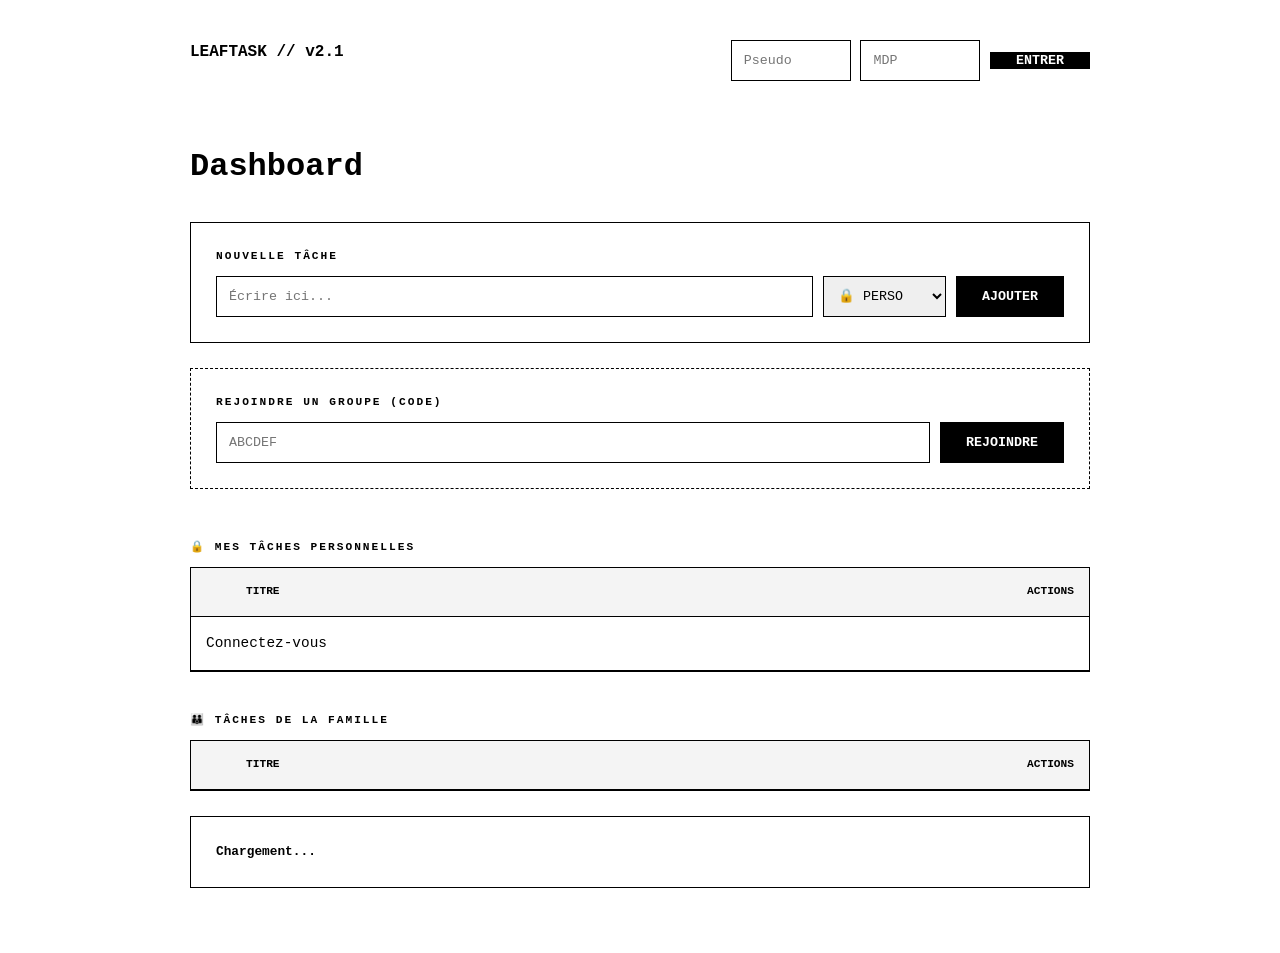
==== public/index.html @ 50554fe9 "Implementation of go need to link js to go" ====
<!DOCTYPE html>
<html lang="fr">
<head>
    <meta charset="UTF-8">
    <meta name="viewport" content="width=device-width, initial-scale=1.0">
    <title>LeafTask // Dual</title>
    <link rel="stylesheet" href="styles.css">
</head>
<body>
    <div class="container">
        <nav class="top-nav">
            <span class="logo">LEAFTASK // v2.1</span>
            <div id="auth-zone">
                <div id="login-form">
                    <input type="text" id="userIn" placeholder="Pseudo" style="width: 120px;">
                    <input type="password" id="passIn" placeholder="MDP" style="width: 120px;">
                    <button onclick="handleAuth()">ENTRER</button>
                </div>
                <div id="user-logged" style="display:none;">
                    <span id="user-display"></span> | <span id="my-code" style="color: #4CAF50;"></span>
                    <button class="action-btn" onclick="logout()">SORTIR</button>
                </div>
            </div>
        </nav>

        <header>
            <h1>Dashboard</h1>
        </header>

        <section class="box">
            <label>NOUVELLE TÂCHE</label>
            <div class="input-group">
                <input type="text" id="taskInput" placeholder="Écrire ici...">
                <select id="taskScope" style="border: 1px solid var(--border); font-family: inherit; padding: 0 10px;">
                    <option value="private">🔒 PERSO</option>
                    <option value="family">👪 FAMILLE</option>
                </select>
                <button id="addBtn" onclick="addTask()">AJOUTER</button>
            </div>
        </section>

        <section class="box" style="border-style: dashed;">
            <div id="family-join-zone">
                <label>REJOINDRE UN GROUPE (CODE)</label>
                <div class="input-group">
                    <input type="text" id="destCode" placeholder="ABCDEF" maxlength="6">
                    <button onclick="joinFamily()">REJOINDRE</button>
                </div>
            </div>
            
            <div id="family-info-zone" style="display:none; margin-top:10px;">
                <label>MEMBRES DE LA FAMILLE</label>
                <div id="memberList"></div>
                <button class="action-btn" onclick="leaveFamily()" style="margin-top:15px; margin-left:0;">Quitter la famille</button>
            </div>
        </section>

        <div style="margin-top: 50px;">
            <label>🔒 MES TÂCHES PERSONNELLES</label>
            <section class="box" style="padding: 0;">
                <table>
                    <thead>
                        <tr><th width="40"></th><th>TITRE</th><th class="text-right">ACTIONS</th></tr>
                    </thead>
                    <tbody id="privateTaskBody"></tbody>
                </table>
            </section>
        </div>

        <div style="margin-top: 40px;">
            <label>👪 TÂCHES DE LA FAMILLE</label>
            <section class="box" style="padding: 0;">
                <table>
                    <thead>
                        <tr><th width="40"></th><th>TITRE</th><th class="text-right">ACTIONS</th></tr>
                    </thead>
                    <tbody id="familyTaskBody"></tbody>
                </table>
            </section>
        </div>

        <footer class="box stats-box">
            <span id="stats">Chargement...</span>
        </footer>
    </div>
    <script src="app.js"></script>
</body>
</html>
---- public/styles.css ----
:root {
    --bg: #ffffff;
    --text: #000000;
    --border: #000000;
    --hover: #f4f4f4;
}

* { box-sizing: border-box; margin: 0; padding: 0; }

body {
    font-family: 'Courier New', Courier, monospace;
    background-color: var(--bg);
    color: var(--text);
    line-height: 1.6;
    padding: 40px 20px;
}

.container { max-width: 900px; margin: 0 auto; }

.top-nav { display: flex; justify-content: space-between; margin-bottom: 60px; font-weight: bold; }
.nav-links a { margin-left: 20px; color: var(--text); font-size: 0.8rem; }

h1 { font-size: 2rem; margin-bottom: 30px; font-weight: 900; }

.box { border: 1px solid var(--border); padding: 25px; margin-bottom: 25px; }

label { display: block; font-size: 0.7rem; font-weight: bold; margin-bottom: 10px; letter-spacing: 2px; }

.input-group { display: flex; gap: 10px; }

input {
    flex-grow: 1;
    border: 1px solid var(--border);
    padding: 12px;
    font-family: inherit;
    outline: none;
}

button {
    background: var(--text);
    color: var(--bg);
    border: 1px solid var(--border);
    padding: 0 25px;
    cursor: pointer;
    font-weight: bold;
    font-family: inherit;
}

button:hover { background: var(--bg); color: var(--text); }

table { width: 100%; border-collapse: collapse; }
th { text-align: left; font-size: 0.7rem; padding: 15px; border-bottom: 1px solid var(--border); background: var(--hover); }
td { padding: 15px; border-bottom: 1px solid var(--border); font-size: 0.9rem; }
.text-right { text-align: right; }

.action-btn { background: none; color: var(--text); padding: 0; border: none; text-decoration: underline; font-size: 0.7rem; margin-left: 10px; }
.completed { text-decoration: line-through; opacity: 0.4; }

.stats-box { font-size: 0.8rem; font-weight: bold; }
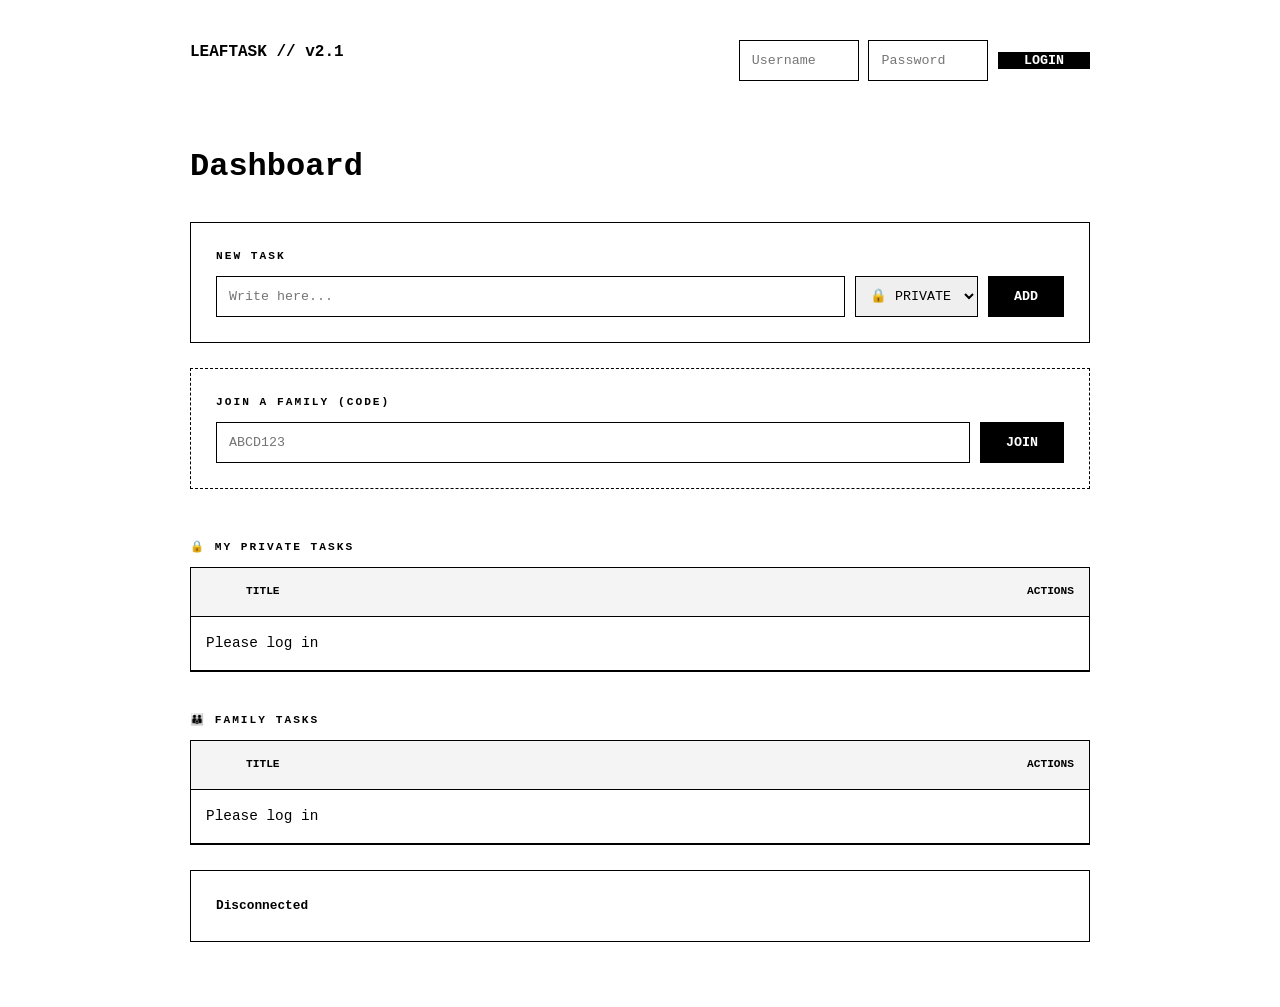
==== commit 13c84f1e: "Final family update" ====
--- a/public/index.html
+++ b/public/index.html
@@ -1,5 +1,5 @@
 <!DOCTYPE html>
-<html lang="fr">
+<html lang="en">
 <head>
     <meta charset="UTF-8">
     <meta name="viewport" content="width=device-width, initial-scale=1.0">
@@ -12,13 +12,13 @@
             <span class="logo">LEAFTASK // v2.1</span>
             <div id="auth-zone">
                 <div id="login-form">
-                    <input type="text" id="userIn" placeholder="Pseudo" style="width: 120px;">
-                    <input type="password" id="passIn" placeholder="MDP" style="width: 120px;">
-                    <button onclick="handleAuth()">ENTRER</button>
+                    <input type="text" id="userIn" placeholder="Username" style="width: 120px;">
+                    <input type="password" id="passIn" placeholder="Password" style="width: 120px;">
+                    <button onclick="handleAuth()">LOGIN</button>
                 </div>
                 <div id="user-logged" style="display:none;">
-                    <span id="user-display"></span> | <span id="my-code" style="color: #4CAF50;"></span>
-                    <button class="action-btn" onclick="logout()">SORTIR</button>
+                    <span id="user-display"></span> | <span id="my-code" style="color: #4CAF50; font-weight: bold;"></span>
+                    <button class="action-btn" onclick="logout()" style="margin-left: 10px;">LOGOUT</button>
                 </div>
             </div>
         </nav>
@@ -28,39 +28,39 @@
         </header>
 
         <section class="box">
-            <label>NOUVELLE TÂCHE</label>
+            <label>NEW TASK</label>
             <div class="input-group">
-                <input type="text" id="taskInput" placeholder="Écrire ici...">
+                <input type="text" id="taskInput" placeholder="Write here...">
                 <select id="taskScope" style="border: 1px solid var(--border); font-family: inherit; padding: 0 10px;">
-                    <option value="private">🔒 PERSO</option>
-                    <option value="family">👪 FAMILLE</option>
+                    <option value="private">🔒 PRIVATE</option>
+                    <option value="family">👪 FAMILY</option>
                 </select>
-                <button id="addBtn" onclick="addTask()">AJOUTER</button>
+                <button id="addBtn" onclick="addTask()">ADD</button>
             </div>
         </section>
 
         <section class="box" style="border-style: dashed;">
             <div id="family-join-zone">
-                <label>REJOINDRE UN GROUPE (CODE)</label>
+                <label>JOIN A FAMILY (CODE)</label>
                 <div class="input-group">
-                    <input type="text" id="destCode" placeholder="ABCDEF" maxlength="6">
-                    <button onclick="joinFamily()">REJOINDRE</button>
+                    <input type="text" id="destCode" placeholder="ABCD123" maxlength="7">
+                    <button onclick="joinFamily()">JOIN</button>
                 </div>
             </div>
             
             <div id="family-info-zone" style="display:none; margin-top:10px;">
-                <label>MEMBRES DE LA FAMILLE</label>
+                <label>FAMILY MEMBERS</label>
                 <div id="memberList"></div>
-                <button class="action-btn" onclick="leaveFamily()" style="margin-top:15px; margin-left:0;">Quitter la famille</button>
+                <button class="action-btn" onclick="leaveFamily()" style="margin-top:15px; margin-left:0;">Leave family</button>
             </div>
         </section>
 
         <div style="margin-top: 50px;">
-            <label>🔒 MES TÂCHES PERSONNELLES</label>
+            <label>🔒 MY PRIVATE TASKS</label>
             <section class="box" style="padding: 0;">
                 <table>
                     <thead>
-                        <tr><th width="40"></th><th>TITRE</th><th class="text-right">ACTIONS</th></tr>
+                        <tr><th width="40"></th><th>TITLE</th><th class="text-right">ACTIONS</th></tr>
                     </thead>
                     <tbody id="privateTaskBody"></tbody>
                 </table>
@@ -68,11 +68,11 @@
         </div>
 
         <div style="margin-top: 40px;">
-            <label>👪 TÂCHES DE LA FAMILLE</label>
+            <label>👪 FAMILY TASKS</label>
             <section class="box" style="padding: 0;">
                 <table>
                     <thead>
-                        <tr><th width="40"></th><th>TITRE</th><th class="text-right">ACTIONS</th></tr>
+                        <tr><th width="40"></th><th>TITLE</th><th class="text-right">ACTIONS</th></tr>
                     </thead>
                     <tbody id="familyTaskBody"></tbody>
                 </table>
@@ -80,7 +80,7 @@
         </div>
 
         <footer class="box stats-box">
-            <span id="stats">Chargement...</span>
+            <span id="stats">Loading...</span>
         </footer>
     </div>
     <script src="app.js"></script>
--- a/public/styles.css
+++ b/public/styles.css
@@ -54,6 +54,13 @@
 .text-right { text-align: right; }
 
 .action-btn { background: none; color: var(--text); padding: 0; border: none; text-decoration: underline; font-size: 0.7rem; margin-left: 10px; }
-.completed { text-decoration: line-through; opacity: 0.4; }
+.completed { text-decoration: line-through; }
+small { text-decoration: none; }
 
-.stats-box { font-size: 0.8rem; font-weight: bold; }+.stats-box { font-size: 0.8rem; font-weight: bold; }
+#my-code {
+    user-select: all; 
+    cursor: pointer;
+    font-family: 'Courier New', Courier, monospace; 
+    display: inline-block; 
+}
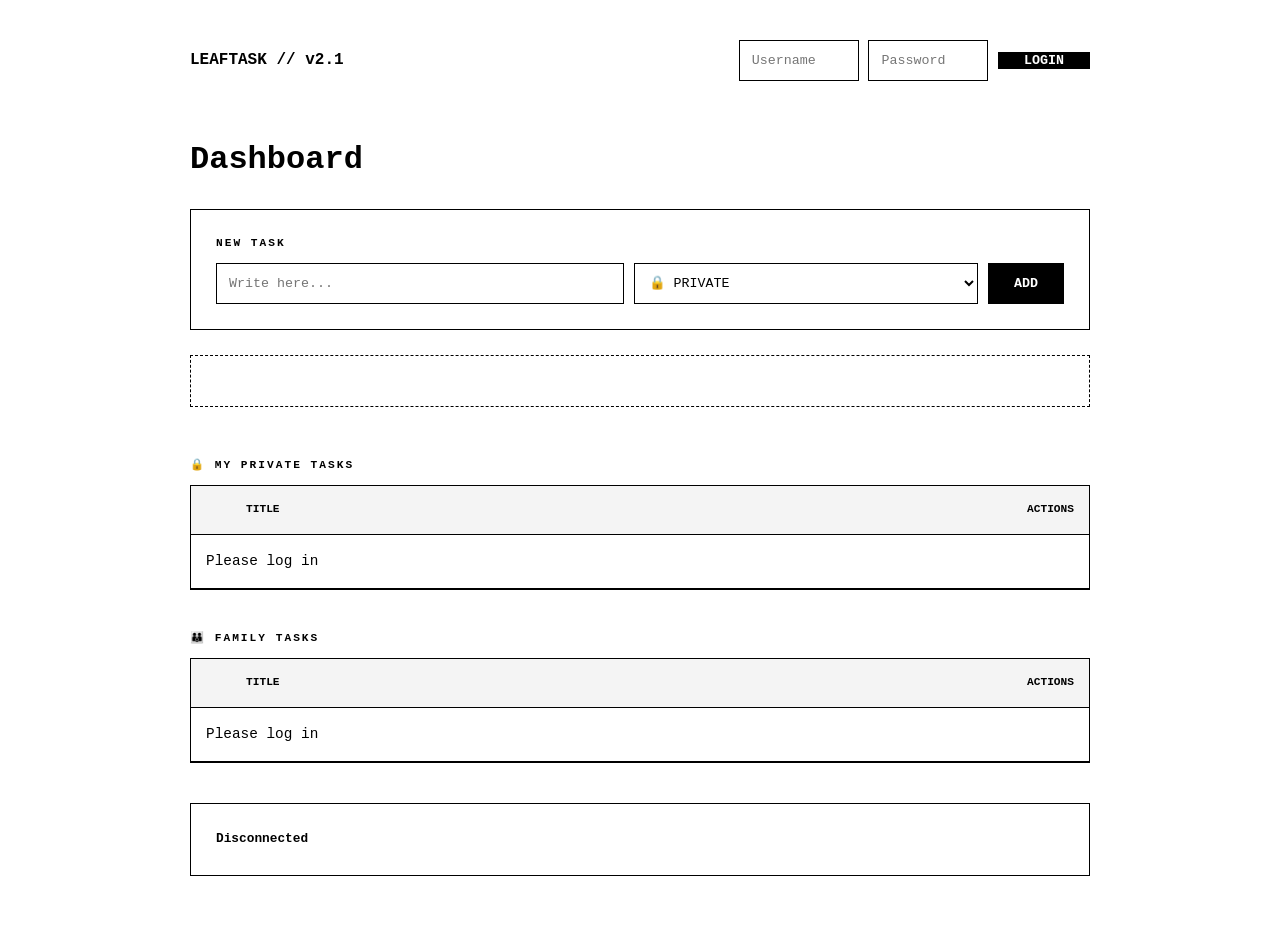
==== commit 65618cf3: "small update" ====
--- a/public/index.html
+++ b/public/index.html
@@ -55,7 +55,7 @@
             </div>
         </section>
 
-        <div style="margin-top: 50px;">
+        <div class="task-section">
             <label>🔒 MY PRIVATE TASKS</label>
             <section class="box" style="padding: 0;">
                 <table>
--- a/public/styles.css
+++ b/public/styles.css
@@ -5,7 +5,12 @@
     --hover: #f4f4f4;
 }
 
-* { box-sizing: border-box; margin: 0; padding: 0; }
+/* RESET & BASE */
+* { 
+    box-sizing: border-box; 
+    margin: 0; 
+    padding: 0; 
+}
 
 body {
     font-family: 'Courier New', Courier, monospace;
@@ -13,27 +18,71 @@
     color: var(--text);
     line-height: 1.6;
     padding: 40px 20px;
+    /* Améliore le rendu des polices pour éviter les sauts de texte */
+    text-rendering: optimizeLegibility;
+    -webkit-font-smoothing: antialiased;
 }
 
-.container { max-width: 900px; margin: 0 auto; }
+.container { 
+    max-width: 900px; 
+    margin: 0 auto; 
+}
 
-.top-nav { display: flex; justify-content: space-between; margin-bottom: 60px; font-weight: bold; }
-.nav-links a { margin-left: 20px; color: var(--text); font-size: 0.8rem; }
+/* NAVIGATION */
+.top-nav { 
+    display: flex; 
+    justify-content: space-between; 
+    align-items: center;
+    margin-bottom: 60px; 
+    font-weight: bold; 
+}
 
-h1 { font-size: 2rem; margin-bottom: 30px; font-weight: 900; }
+#auth-zone {
+    display: flex;
+    align-items: center;
+    min-height: 40px; /* Stabilise la hauteur de la nav */
+}
 
-.box { border: 1px solid var(--border); padding: 25px; margin-bottom: 25px; }
+/* TYPOGRAPHIE - Fix LCP */
+h1 { 
+    font-size: 2rem; 
+    margin-bottom: 30px; 
+    font-weight: 900; 
+    line-height: 1.2;
+    min-height: 1.2em; /* Réserve l'espace pour le titre Dashboard */
+}
 
-label { display: block; font-size: 0.7rem; font-weight: bold; margin-bottom: 10px; letter-spacing: 2px; }
+/* BLOCS & SECTIONS */
+.box { 
+    border: 1px solid var(--border); 
+    padding: 25px; 
+    margin-bottom: 25px; 
+    background: var(--bg);
+    contain: layout; /* Isole les changements de layout internes */
+}
 
-.input-group { display: flex; gap: 10px; }
+label { 
+    display: block; 
+    font-size: 0.7rem; 
+    font-weight: bold; 
+    margin-bottom: 10px; 
+    letter-spacing: 2px; 
+    text-transform: uppercase;
+}
 
-input {
+/* FORMULAIRES */
+.input-group { 
+    display: flex; 
+    gap: 10px; 
+}
+
+input, select {
     flex-grow: 1;
     border: 1px solid var(--border);
     padding: 12px;
     font-family: inherit;
     outline: none;
+    background: var(--bg);
 }
 
 button {
@@ -44,23 +93,77 @@
     cursor: pointer;
     font-weight: bold;
     font-family: inherit;
+    transition: background 0.2s, color 0.2s;
 }
 
-button:hover { background: var(--bg); color: var(--text); }
+button:hover { 
+    background: var(--bg); 
+    color: var(--text); 
+}
 
-table { width: 100%; border-collapse: collapse; }
-th { text-align: left; font-size: 0.7rem; padding: 15px; border-bottom: 1px solid var(--border); background: var(--hover); }
-td { padding: 15px; border-bottom: 1px solid var(--border); font-size: 0.9rem; }
+/* TABLES & LISTES - Fix CLS */
+.task-section {
+    margin-top: 50px; /* Remplace le style inline margin-top: 50px */
+}
+
+table { 
+    width: 100%; 
+    border-collapse: collapse; 
+    table-layout: fixed; /* Fixe la largeur des colonnes pour éviter les sauts */
+}
+
+th { 
+    text-align: left; 
+    font-size: 0.7rem; 
+    padding: 15px; 
+    border-bottom: 1px solid var(--border); 
+    background: var(--hover); 
+}
+
+td { 
+    padding: 15px; 
+    border-bottom: 1px solid var(--border); 
+    font-size: 0.9rem; 
+    word-wrap: break-word;
+}
+
+tbody {
+    /* Réserve un espace minimal pour éviter que le footer ne remonte trop haut */
+    min-height: 100px;
+}
+
 .text-right { text-align: right; }
 
-.action-btn { background: none; color: var(--text); padding: 0; border: none; text-decoration: underline; font-size: 0.7rem; margin-left: 10px; }
-.completed { text-decoration: line-through; }
-small { text-decoration: none; }
+/* ACTIONS & ÉTATS */
+.action-btn { 
+    background: none; 
+    color: var(--text); 
+    padding: 0; 
+    border: none; 
+    text-decoration: underline; 
+    font-size: 0.7rem; 
+    margin-left: 10px; 
+}
 
-.stats-box { font-size: 0.8rem; font-weight: bold; }
+.completed { 
+    text-decoration: line-through; 
+    opacity: 0.6;
+}
+
 #my-code {
     user-select: all; 
     cursor: pointer;
     font-family: 'Courier New', Courier, monospace; 
-    display: inline-block; 
+    display: inline-block;
+    color: #4CAF50;
+    font-weight: bold;
+    min-width: 80px; /* Évite le décalage quand le code remplace "---" */
+    text-align: center;
+}
+
+/* FOOTER */
+.stats-box { 
+    font-size: 0.8rem; 
+    font-weight: bold; 
+    margin-top: 40px;
 }
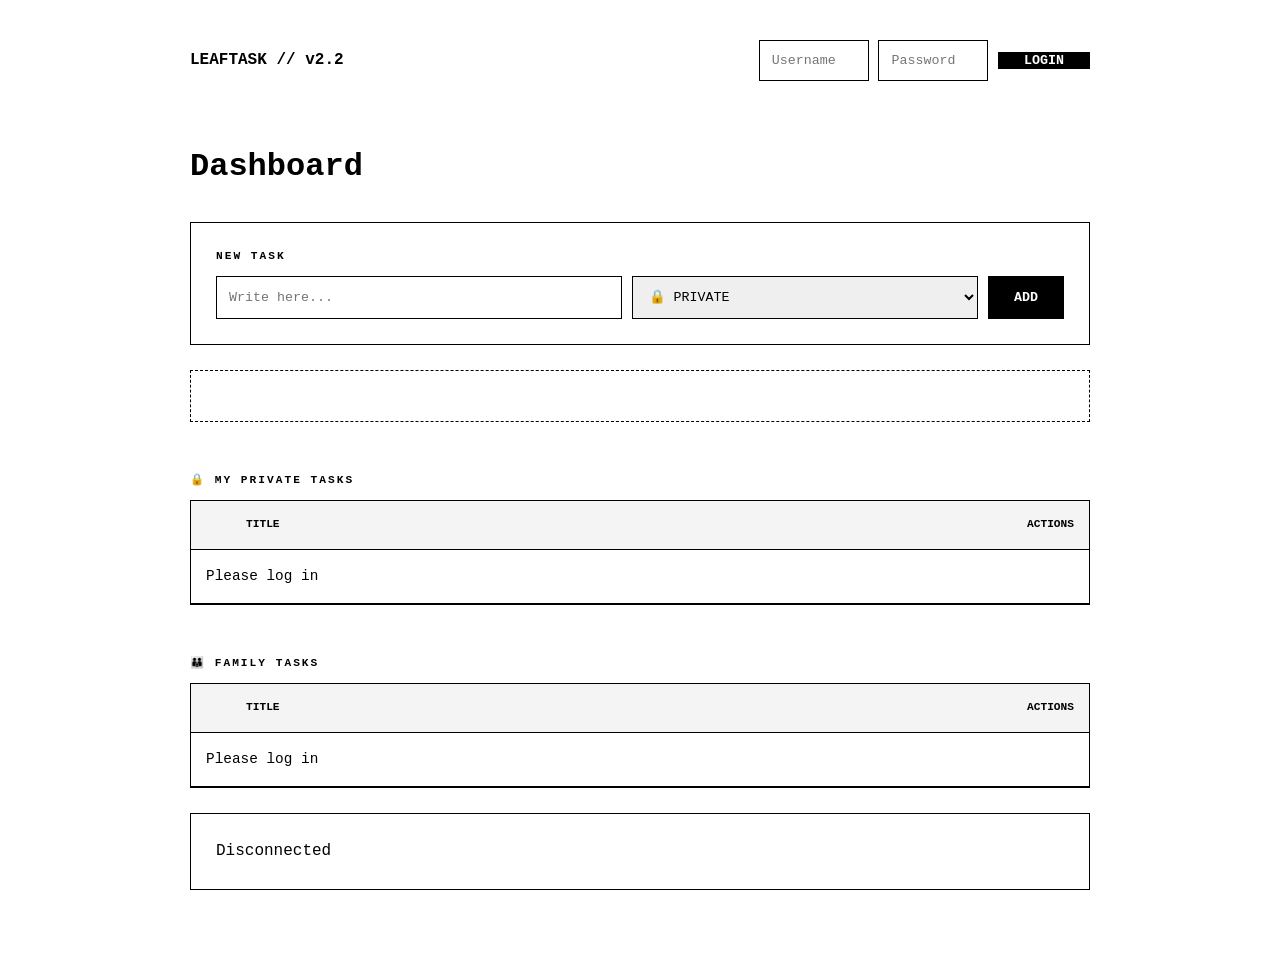
==== commit 55061362: "protection angainst non conected user" ====
--- a/public/index.html
+++ b/public/index.html
@@ -3,22 +3,22 @@
 <head>
     <meta charset="UTF-8">
     <meta name="viewport" content="width=device-width, initial-scale=1.0">
-    <title>LeafTask // Dual</title>
+    <title>LeafTask // Secure</title>
     <link rel="stylesheet" href="styles.css">
 </head>
 <body>
     <div class="container">
         <nav class="top-nav">
-            <span class="logo">LEAFTASK // v2.1</span>
+            <span class="logo">LEAFTASK // v2.2</span>
             <div id="auth-zone">
                 <div id="login-form">
-                    <input type="text" id="userIn" placeholder="Username" style="width: 120px;">
-                    <input type="password" id="passIn" placeholder="Password" style="width: 120px;">
+                    <input type="text" id="userIn" placeholder="Username" style="width: 110px;">
+                    <input type="password" id="passIn" placeholder="Password" style="width: 110px;">
                     <button onclick="handleAuth()">LOGIN</button>
                 </div>
                 <div id="user-logged" style="display:none;">
-                    <span id="user-display"></span> | <span id="my-code" style="color: #4CAF50; font-weight: bold;"></span>
-                    <button class="action-btn" onclick="logout()" style="margin-left: 10px;">LOGOUT</button>
+                    <span id="user-display"></span> | <span id="my-code"></span>
+                    <button class="action-btn" onclick="logout()">LOGOUT</button>
                 </div>
             </div>
         </nav>
@@ -31,11 +31,11 @@
             <label>NEW TASK</label>
             <div class="input-group">
                 <input type="text" id="taskInput" placeholder="Write here...">
-                <select id="taskScope" style="border: 1px solid var(--border); font-family: inherit; padding: 0 10px;">
+                <select id="taskScope">
                     <option value="private">🔒 PRIVATE</option>
                     <option value="family">👪 FAMILY</option>
                 </select>
-                <button id="addBtn" onclick="addTask()">ADD</button>
+                <button onclick="addTask()">ADD</button>
             </div>
         </section>
 
@@ -47,14 +47,14 @@
                     <button onclick="joinFamily()">JOIN</button>
                 </div>
             </div>
-            
-            <div id="family-info-zone" style="display:none; margin-top:10px;">
+            <div id="family-info-zone" style="display:none;">
                 <label>FAMILY MEMBERS</label>
                 <div id="memberList"></div>
-                <button class="action-btn" onclick="leaveFamily()" style="margin-top:15px; margin-left:0;">Leave family</button>
+                <button class="action-btn" onclick="leaveFamily()" style="margin: 15px 0 0 0;">Leave family</button>
             </div>
         </section>
 
+        <!-- Utilisation de la classe task-section pour le score CLS -->
         <div class="task-section">
             <label>🔒 MY PRIVATE TASKS</label>
             <section class="box" style="padding: 0;">
@@ -67,7 +67,7 @@
             </section>
         </div>
 
-        <div style="margin-top: 40px;">
+        <div class="task-section">
             <label>👪 FAMILY TASKS</label>
             <section class="box" style="padding: 0;">
                 <table>
--- a/public/styles.css
+++ b/public/styles.css
@@ -5,12 +5,7 @@
     --hover: #f4f4f4;
 }
 
-/* RESET & BASE */
-* { 
-    box-sizing: border-box; 
-    margin: 0; 
-    padding: 0; 
-}
+* { box-sizing: border-box; margin: 0; padding: 0; }
 
 body {
     font-family: 'Courier New', Courier, monospace;
@@ -18,17 +13,11 @@
     color: var(--text);
     line-height: 1.6;
     padding: 40px 20px;
-    /* Améliore le rendu des polices pour éviter les sauts de texte */
     text-rendering: optimizeLegibility;
-    -webkit-font-smoothing: antialiased;
 }
 
-.container { 
-    max-width: 900px; 
-    margin: 0 auto; 
-}
+.container { max-width: 900px; margin: 0 auto; }
 
-/* NAVIGATION */
 .top-nav { 
     display: flex; 
     justify-content: space-between; 
@@ -37,28 +26,18 @@
     font-weight: bold; 
 }
 
-#auth-zone {
-    display: flex;
-    align-items: center;
-    min-height: 40px; /* Stabilise la hauteur de la nav */
-}
-
-/* TYPOGRAPHIE - Fix LCP */
 h1 { 
     font-size: 2rem; 
     margin-bottom: 30px; 
     font-weight: 900; 
-    line-height: 1.2;
-    min-height: 1.2em; /* Réserve l'espace pour le titre Dashboard */
+    min-height: 1.2em; /* Fix LCP */
 }
 
-/* BLOCS & SECTIONS */
 .box { 
     border: 1px solid var(--border); 
     padding: 25px; 
     margin-bottom: 25px; 
-    background: var(--bg);
-    contain: layout; /* Isole les changements de layout internes */
+    contain: layout; /* Fix CLS */
 }
 
 label { 
@@ -70,11 +49,7 @@
     text-transform: uppercase;
 }
 
-/* FORMULAIRES */
-.input-group { 
-    display: flex; 
-    gap: 10px; 
-}
+.input-group { display: flex; gap: 10px; }
 
 input, select {
     flex-grow: 1;
@@ -82,7 +57,6 @@
     padding: 12px;
     font-family: inherit;
     outline: none;
-    background: var(--bg);
 }
 
 button {
@@ -93,25 +67,14 @@
     cursor: pointer;
     font-weight: bold;
     font-family: inherit;
-    transition: background 0.2s, color 0.2s;
 }
 
-button:hover { 
-    background: var(--bg); 
-    color: var(--text); 
-}
+button:hover { background: var(--bg); color: var(--text); }
 
-/* TABLES & LISTES - Fix CLS */
-.task-section {
-    margin-top: 50px; /* Remplace le style inline margin-top: 50px */
-}
+/* TABLES & SECTIONS - Fix CLS */
+.task-section { margin-top: 50px; }
 
-table { 
-    width: 100%; 
-    border-collapse: collapse; 
-    table-layout: fixed; /* Fixe la largeur des colonnes pour éviter les sauts */
-}
-
+table { width: 100%; border-collapse: collapse; table-layout: fixed; }
 th { 
     text-align: left; 
     font-size: 0.7rem; 
@@ -119,51 +82,19 @@
     border-bottom: 1px solid var(--border); 
     background: var(--hover); 
 }
+td { padding: 15px; border-bottom: 1px solid var(--border); font-size: 0.9rem; word-wrap: break-word; }
 
-td { 
-    padding: 15px; 
-    border-bottom: 1px solid var(--border); 
-    font-size: 0.9rem; 
-    word-wrap: break-word;
-}
-
-tbody {
-    /* Réserve un espace minimal pour éviter que le footer ne remonte trop haut */
-    min-height: 100px;
-}
+tbody { min-height: 80px; }
 
 .text-right { text-align: right; }
-
-/* ACTIONS & ÉTATS */
-.action-btn { 
-    background: none; 
-    color: var(--text); 
-    padding: 0; 
-    border: none; 
-    text-decoration: underline; 
-    font-size: 0.7rem; 
-    margin-left: 10px; 
-}
-
-.completed { 
-    text-decoration: line-through; 
-    opacity: 0.6;
-}
+.action-btn { background: none; color: var(--text); padding: 0; border: none; text-decoration: underline; font-size: 0.7rem; margin-left: 10px; cursor: pointer; }
+.completed { text-decoration: line-through; opacity: 0.5; }
 
 #my-code {
     user-select: all; 
     cursor: pointer;
-    font-family: 'Courier New', Courier, monospace; 
-    display: inline-block;
+    display: inline-block; 
     color: #4CAF50;
-    font-weight: bold;
-    min-width: 80px; /* Évite le décalage quand le code remplace "---" */
+    min-width: 80px;
     text-align: center;
-}
-
-/* FOOTER */
-.stats-box { 
-    font-size: 0.8rem; 
-    font-weight: bold; 
-    margin-top: 40px;
 }
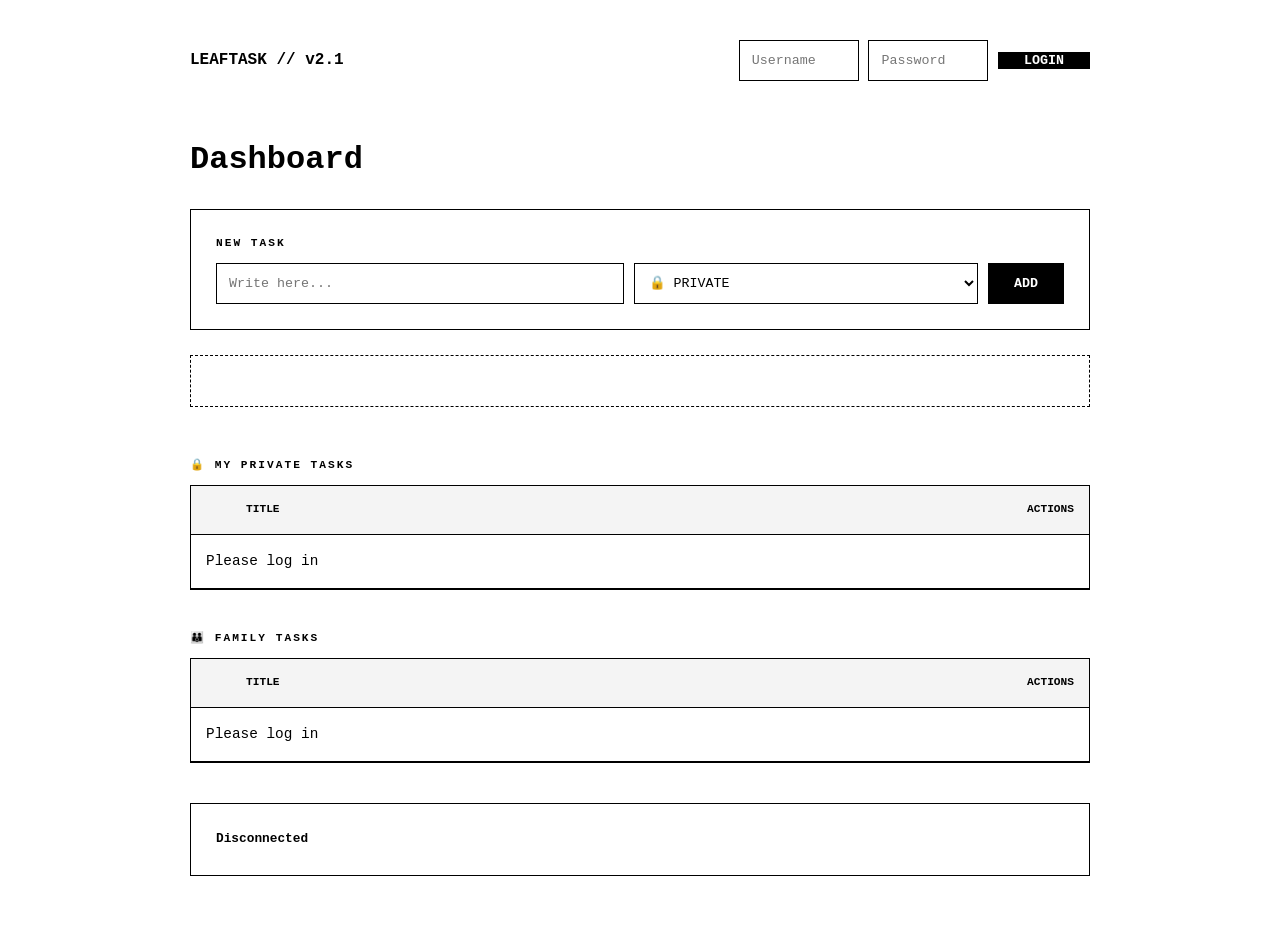
==== commit e979c945: "revert" ====
--- a/public/index.html
+++ b/public/index.html
@@ -3,22 +3,22 @@
 <head>
     <meta charset="UTF-8">
     <meta name="viewport" content="width=device-width, initial-scale=1.0">
-    <title>LeafTask // Secure</title>
+    <title>LeafTask // Dual</title>
     <link rel="stylesheet" href="styles.css">
 </head>
 <body>
     <div class="container">
         <nav class="top-nav">
-            <span class="logo">LEAFTASK // v2.2</span>
+            <span class="logo">LEAFTASK // v2.1</span>
             <div id="auth-zone">
                 <div id="login-form">
-                    <input type="text" id="userIn" placeholder="Username" style="width: 110px;">
-                    <input type="password" id="passIn" placeholder="Password" style="width: 110px;">
+                    <input type="text" id="userIn" placeholder="Username" style="width: 120px;">
+                    <input type="password" id="passIn" placeholder="Password" style="width: 120px;">
                     <button onclick="handleAuth()">LOGIN</button>
                 </div>
                 <div id="user-logged" style="display:none;">
-                    <span id="user-display"></span> | <span id="my-code"></span>
-                    <button class="action-btn" onclick="logout()">LOGOUT</button>
+                    <span id="user-display"></span> | <span id="my-code" style="color: #4CAF50; font-weight: bold;"></span>
+                    <button class="action-btn" onclick="logout()" style="margin-left: 10px;">LOGOUT</button>
                 </div>
             </div>
         </nav>
@@ -31,11 +31,11 @@
             <label>NEW TASK</label>
             <div class="input-group">
                 <input type="text" id="taskInput" placeholder="Write here...">
-                <select id="taskScope">
+                <select id="taskScope" style="border: 1px solid var(--border); font-family: inherit; padding: 0 10px;">
                     <option value="private">🔒 PRIVATE</option>
                     <option value="family">👪 FAMILY</option>
                 </select>
-                <button onclick="addTask()">ADD</button>
+                <button id="addBtn" onclick="addTask()">ADD</button>
             </div>
         </section>
 
@@ -47,14 +47,14 @@
                     <button onclick="joinFamily()">JOIN</button>
                 </div>
             </div>
-            <div id="family-info-zone" style="display:none;">
+            
+            <div id="family-info-zone" style="display:none; margin-top:10px;">
                 <label>FAMILY MEMBERS</label>
                 <div id="memberList"></div>
-                <button class="action-btn" onclick="leaveFamily()" style="margin: 15px 0 0 0;">Leave family</button>
+                <button class="action-btn" onclick="leaveFamily()" style="margin-top:15px; margin-left:0;">Leave family</button>
             </div>
         </section>
 
-        <!-- Utilisation de la classe task-section pour le score CLS -->
         <div class="task-section">
             <label>🔒 MY PRIVATE TASKS</label>
             <section class="box" style="padding: 0;">
@@ -67,7 +67,7 @@
             </section>
         </div>
 
-        <div class="task-section">
+        <div style="margin-top: 40px;">
             <label>👪 FAMILY TASKS</label>
             <section class="box" style="padding: 0;">
                 <table>
--- a/public/styles.css
+++ b/public/styles.css
@@ -5,7 +5,12 @@
     --hover: #f4f4f4;
 }
 
-* { box-sizing: border-box; margin: 0; padding: 0; }
+/* RESET & BASE */
+* { 
+    box-sizing: border-box; 
+    margin: 0; 
+    padding: 0; 
+}
 
 body {
     font-family: 'Courier New', Courier, monospace;
@@ -13,11 +18,17 @@
     color: var(--text);
     line-height: 1.6;
     padding: 40px 20px;
+    /* Améliore le rendu des polices pour éviter les sauts de texte */
     text-rendering: optimizeLegibility;
+    -webkit-font-smoothing: antialiased;
 }
 
-.container { max-width: 900px; margin: 0 auto; }
+.container { 
+    max-width: 900px; 
+    margin: 0 auto; 
+}
 
+/* NAVIGATION */
 .top-nav { 
     display: flex; 
     justify-content: space-between; 
@@ -26,18 +37,28 @@
     font-weight: bold; 
 }
 
+#auth-zone {
+    display: flex;
+    align-items: center;
+    min-height: 40px; /* Stabilise la hauteur de la nav */
+}
+
+/* TYPOGRAPHIE - Fix LCP */
 h1 { 
     font-size: 2rem; 
     margin-bottom: 30px; 
     font-weight: 900; 
-    min-height: 1.2em; /* Fix LCP */
+    line-height: 1.2;
+    min-height: 1.2em; /* Réserve l'espace pour le titre Dashboard */
 }
 
+/* BLOCS & SECTIONS */
 .box { 
     border: 1px solid var(--border); 
     padding: 25px; 
     margin-bottom: 25px; 
-    contain: layout; /* Fix CLS */
+    background: var(--bg);
+    contain: layout; /* Isole les changements de layout internes */
 }
 
 label { 
@@ -49,7 +70,11 @@
     text-transform: uppercase;
 }
 
-.input-group { display: flex; gap: 10px; }
+/* FORMULAIRES */
+.input-group { 
+    display: flex; 
+    gap: 10px; 
+}
 
 input, select {
     flex-grow: 1;
@@ -57,6 +82,7 @@
     padding: 12px;
     font-family: inherit;
     outline: none;
+    background: var(--bg);
 }
 
 button {
@@ -67,14 +93,25 @@
     cursor: pointer;
     font-weight: bold;
     font-family: inherit;
+    transition: background 0.2s, color 0.2s;
 }
 
-button:hover { background: var(--bg); color: var(--text); }
+button:hover { 
+    background: var(--bg); 
+    color: var(--text); 
+}
 
-/* TABLES & SECTIONS - Fix CLS */
-.task-section { margin-top: 50px; }
+/* TABLES & LISTES - Fix CLS */
+.task-section {
+    margin-top: 50px; /* Remplace le style inline margin-top: 50px */
+}
 
-table { width: 100%; border-collapse: collapse; table-layout: fixed; }
+table { 
+    width: 100%; 
+    border-collapse: collapse; 
+    table-layout: fixed; /* Fixe la largeur des colonnes pour éviter les sauts */
+}
+
 th { 
     text-align: left; 
     font-size: 0.7rem; 
@@ -82,19 +119,51 @@
     border-bottom: 1px solid var(--border); 
     background: var(--hover); 
 }
-td { padding: 15px; border-bottom: 1px solid var(--border); font-size: 0.9rem; word-wrap: break-word; }
 
-tbody { min-height: 80px; }
+td { 
+    padding: 15px; 
+    border-bottom: 1px solid var(--border); 
+    font-size: 0.9rem; 
+    word-wrap: break-word;
+}
+
+tbody {
+    /* Réserve un espace minimal pour éviter que le footer ne remonte trop haut */
+    min-height: 100px;
+}
 
 .text-right { text-align: right; }
-.action-btn { background: none; color: var(--text); padding: 0; border: none; text-decoration: underline; font-size: 0.7rem; margin-left: 10px; cursor: pointer; }
-.completed { text-decoration: line-through; opacity: 0.5; }
+
+/* ACTIONS & ÉTATS */
+.action-btn { 
+    background: none; 
+    color: var(--text); 
+    padding: 0; 
+    border: none; 
+    text-decoration: underline; 
+    font-size: 0.7rem; 
+    margin-left: 10px; 
+}
+
+.completed { 
+    text-decoration: line-through; 
+    opacity: 0.6;
+}
 
 #my-code {
     user-select: all; 
     cursor: pointer;
-    display: inline-block; 
+    font-family: 'Courier New', Courier, monospace; 
+    display: inline-block;
     color: #4CAF50;
-    min-width: 80px;
+    font-weight: bold;
+    min-width: 80px; /* Évite le décalage quand le code remplace "---" */
     text-align: center;
+}
+
+/* FOOTER */
+.stats-box { 
+    font-size: 0.8rem; 
+    font-weight: bold; 
+    margin-top: 40px;
 }
